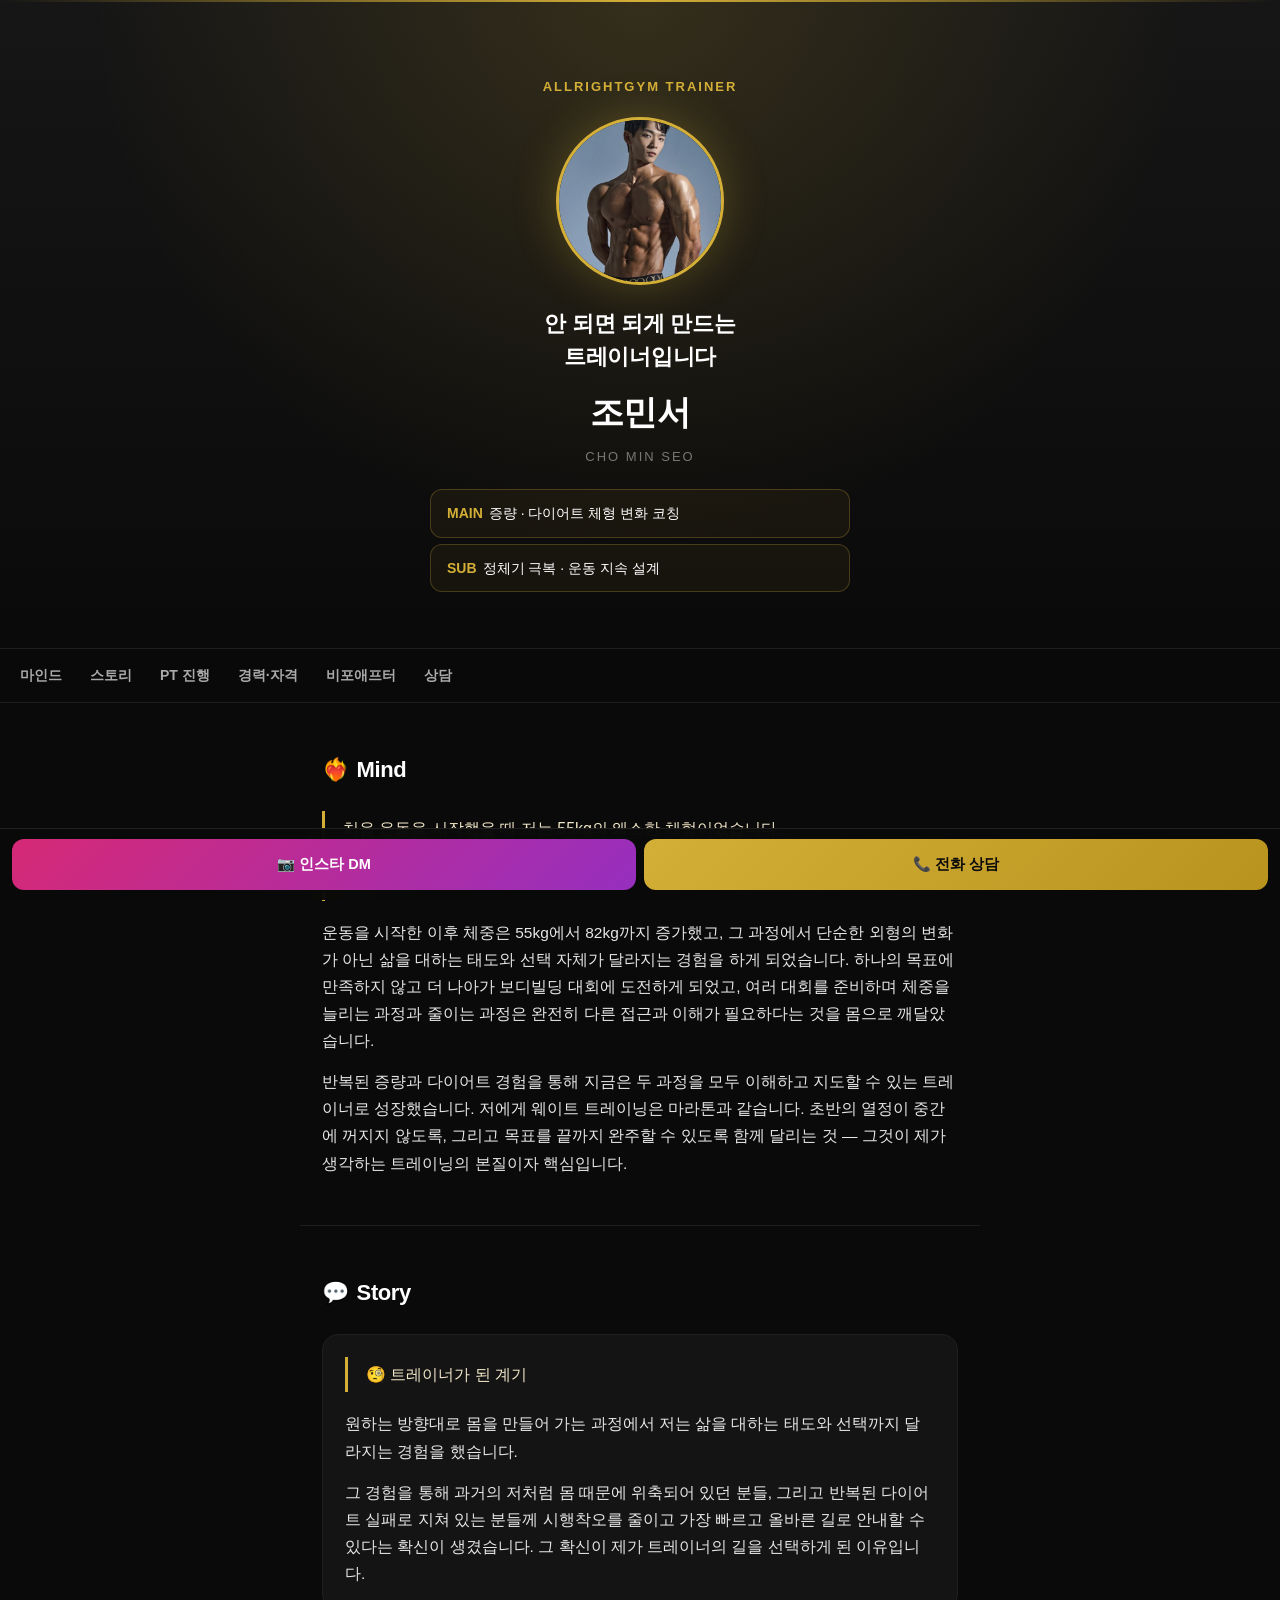
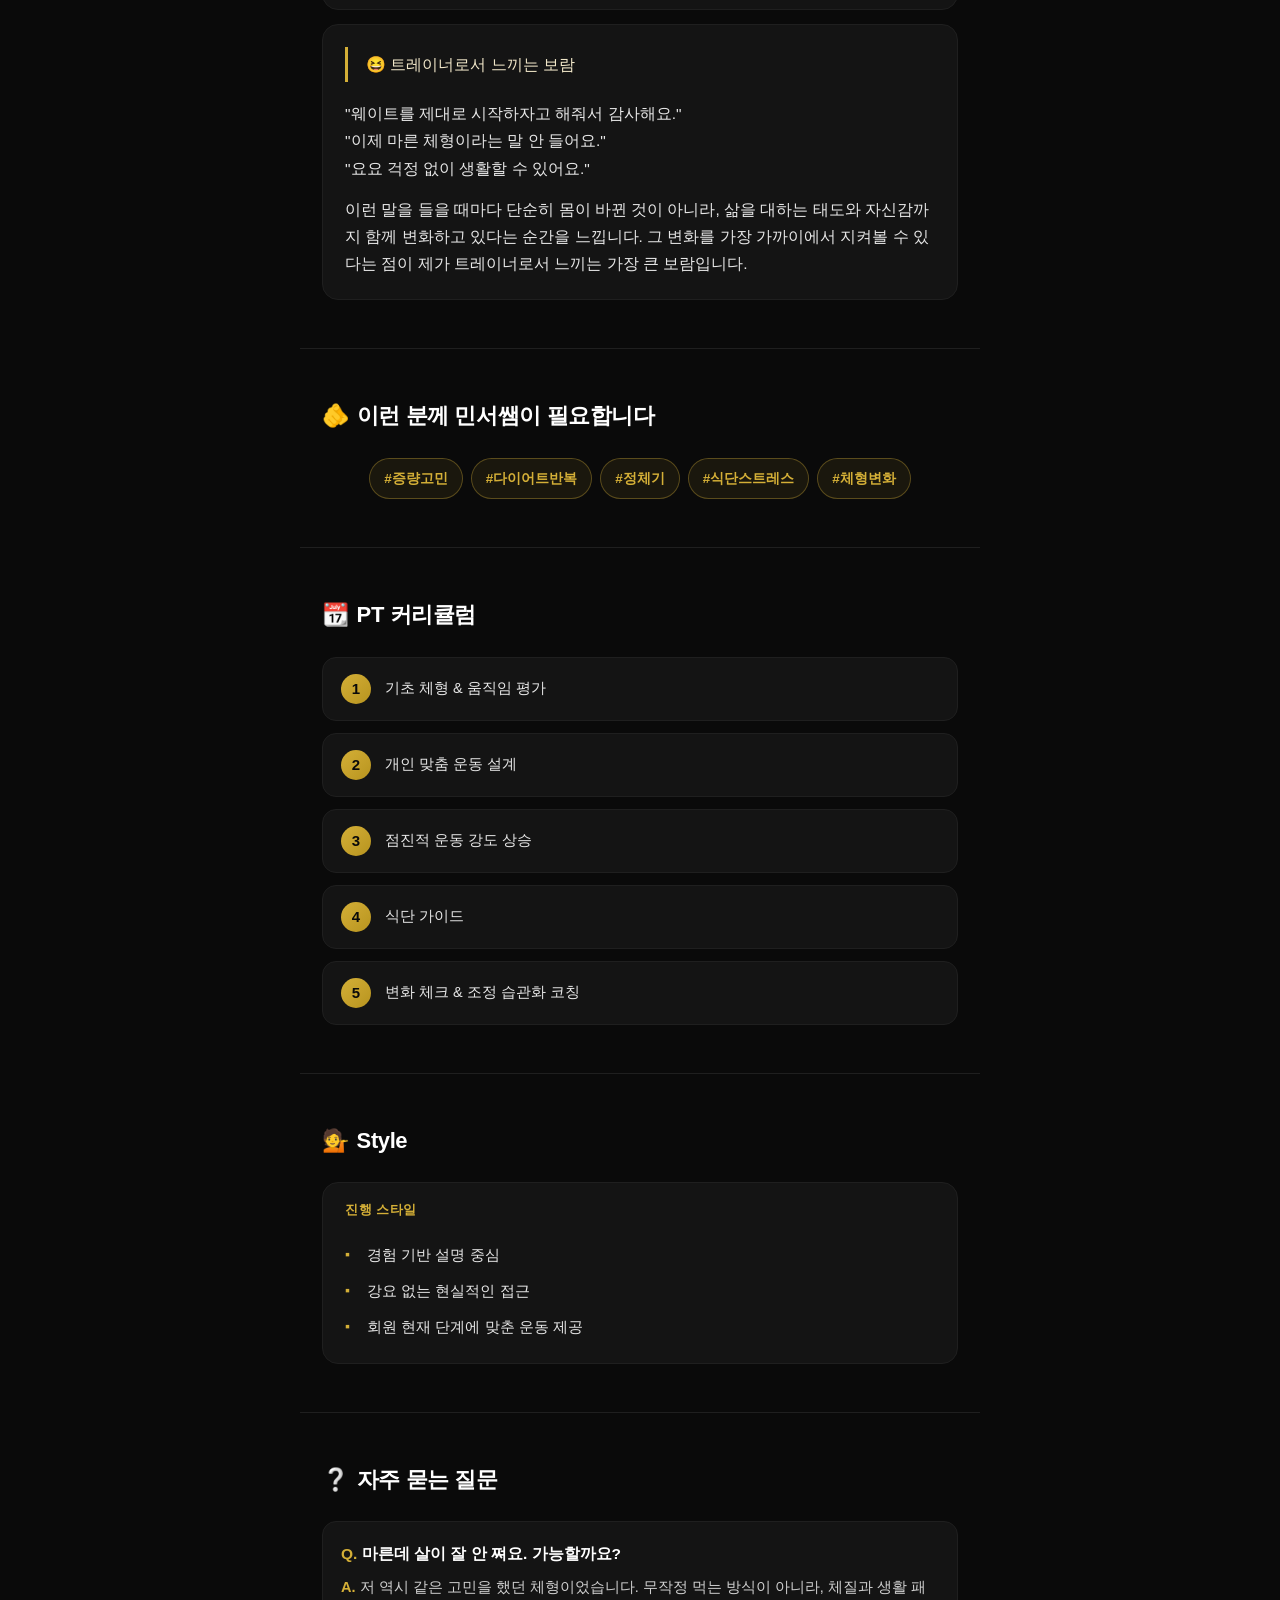
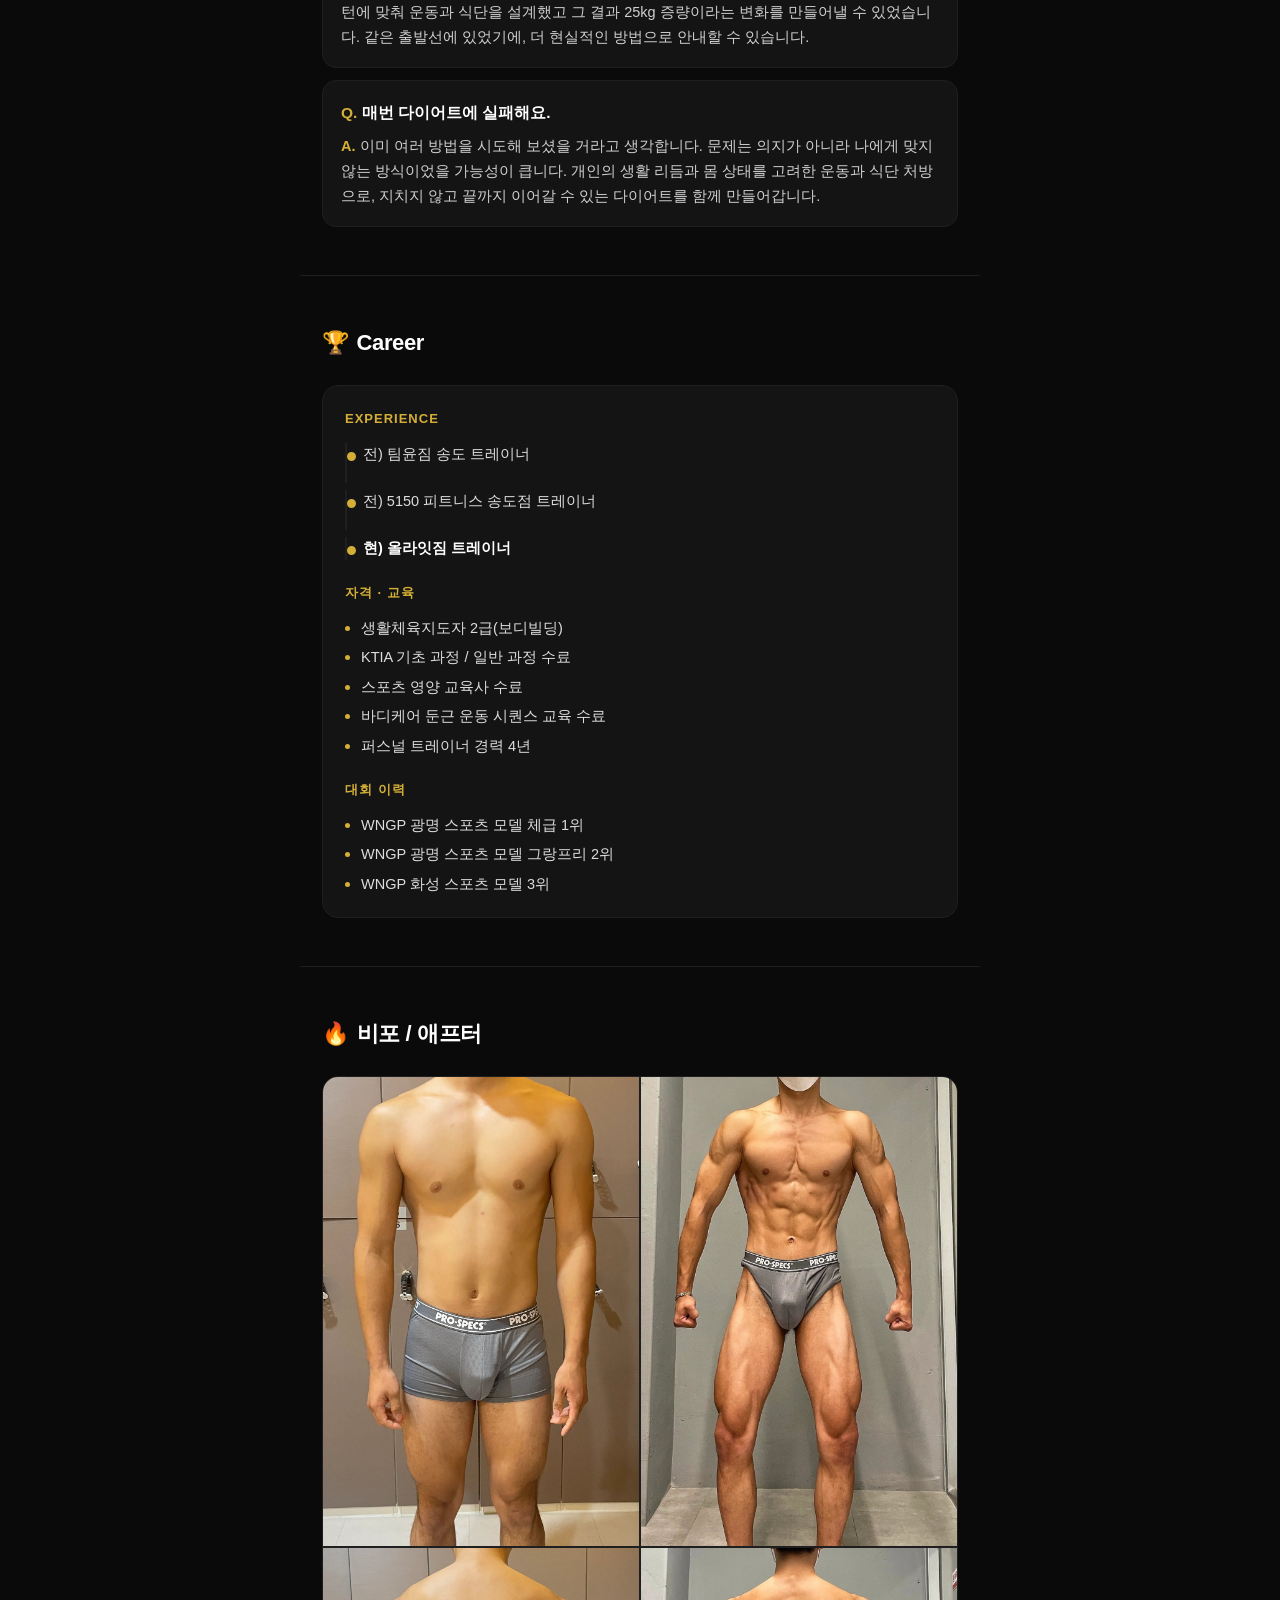
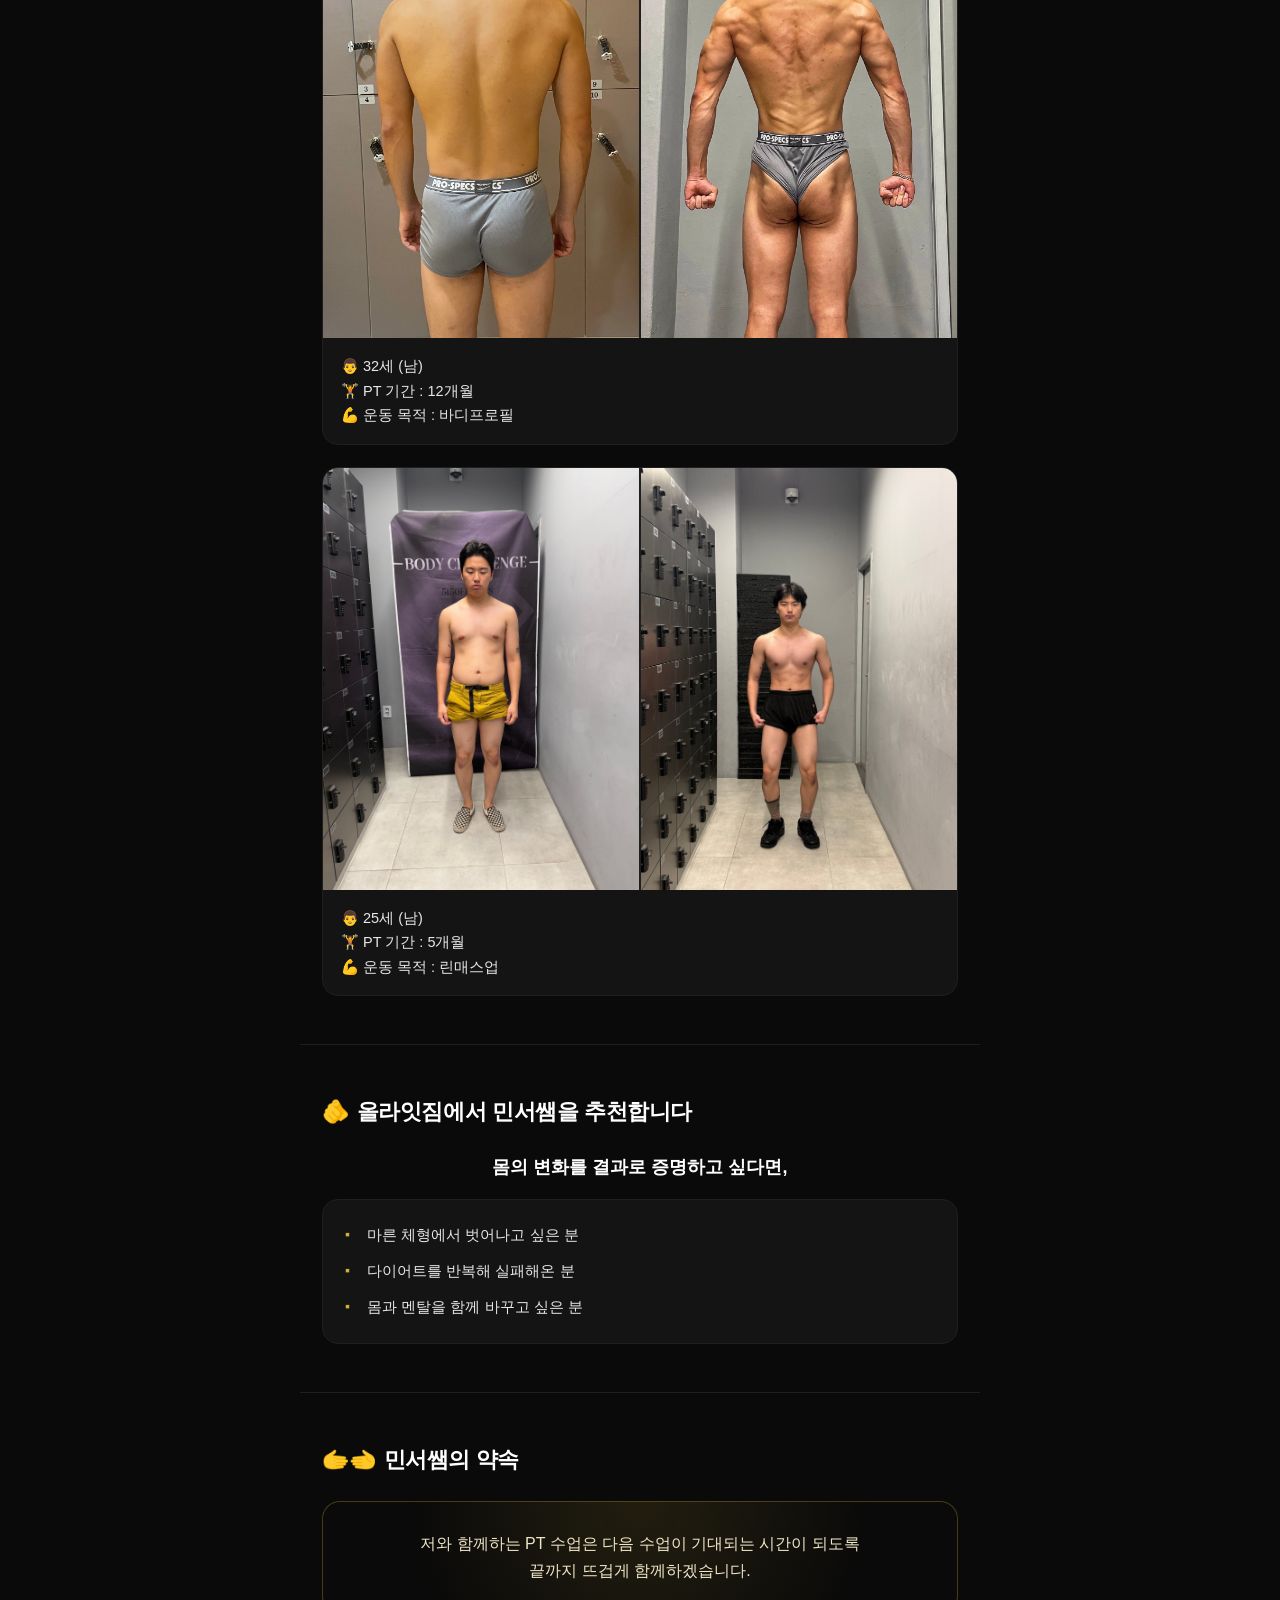
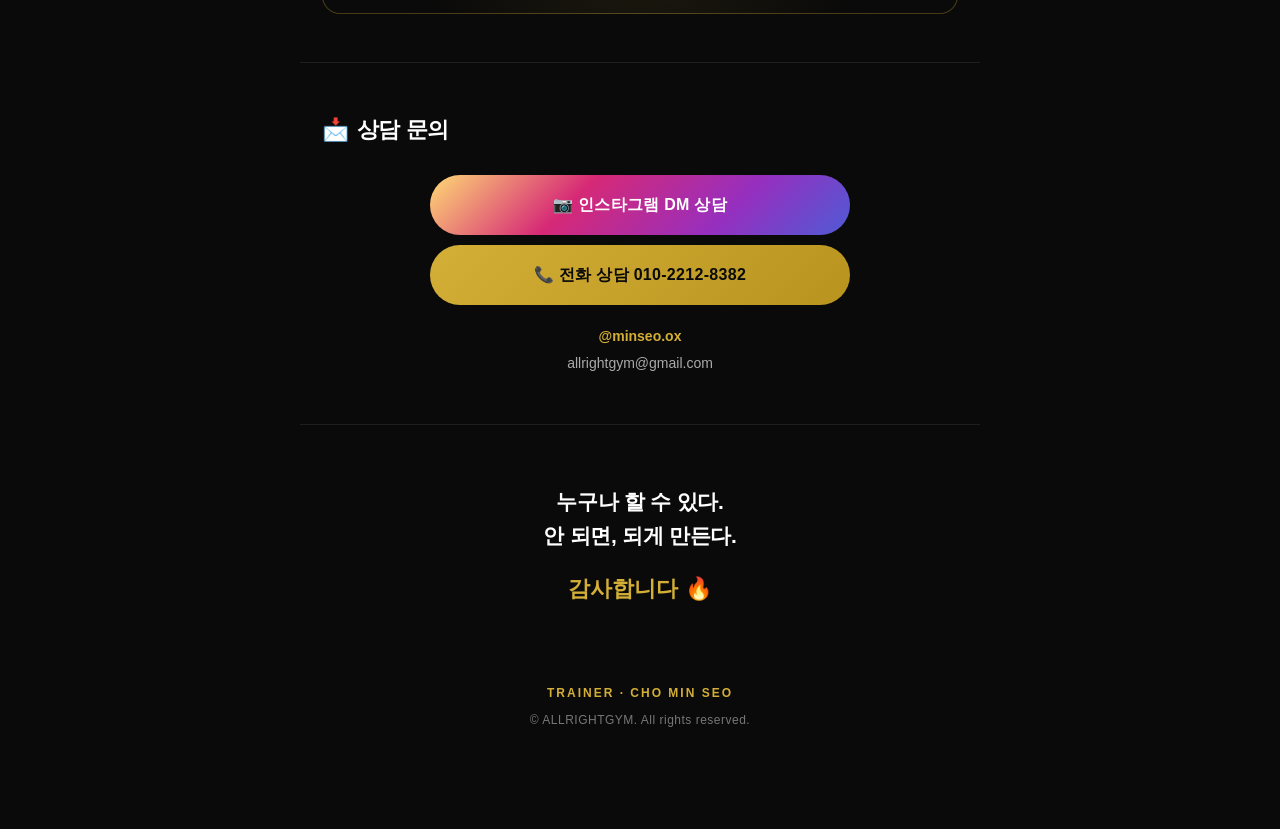
==== cho/index.html @ d0b0bcee "올라잇짐 트레이너 5인 포트폴리오 (검정+골드 톤) 최상빈·조민서·김선준·손서빈·한우진 독립 페이지 + 허브 노션 콘텐츠/이미지 기반, 이미지 압축(15.6MB→2MB)  Co-A" ====
<!DOCTYPE html>
<html lang="ko">
<head>
<meta charset="UTF-8" />
<meta name="viewport" content="width=device-width, initial-scale=1.0" />
<title>조민서 트레이너 · 올라잇짐</title>
<meta name="description" content="조민서 트레이너 (증량 · 다이어트 체형 변화 코칭) · 올라잇짐" />
<meta property="og:title" content="조민서 트레이너 · 올라잇짐" />
<meta property="og:description" content="안 되면 되게 만드는 / 트레이너입니다" />
<meta property="og:image" content="images/profile.jpg" />
<meta name="twitter:card" content="summary_large_image" />
<link rel="stylesheet" href="../assets/style.css?v=1" />
</head>
<body>
<header id="hero">
  <p class="hero-tag">ALLRIGHTGYM TRAINER</p>
  <img class="photo" src="images/profile.jpg" alt="조민서 트레이너" />
  <p class="hero-catch">안 되면 되게 만드는<br>트레이너입니다</p>
  <h1>조민서</h1>
  <p class="name-en">Cho Min Seo</p>
  <div class="hero-spec"><div><b>MAIN</b>증량 · 다이어트 체형 변화 코칭</div><div><b>SUB</b>정체기 극복 · 운동 지속 설계</div></div>
</header>
<nav>
  <a href="#mind">마인드</a>
  <a href="#story">스토리</a>
  <a href="#curriculum">PT 진행</a>
  <a href="#career">경력·자격</a>
  <a href="#before-after">비포애프터</a>
  <a href="#contact">상담</a>
</nav>
<section id="mind">
  <h2 class="sec-h"><span class="ic">❤️‍🔥</span>Mind</h2>
  <p class="quote">처음 운동을 시작했을 때 저는 55kg의 왜소한 체형이었습니다.
마른 몸 때문에 어디서든 당당하지 못했고, 스스로에 대한 자신감도 많이 낮아져 있었습니다.</p>
  <p class="body">운동을 시작한 이후 체중은 55kg에서 82kg까지 증가했고, 그 과정에서 단순한 외형의 변화가 아닌 삶을 대하는 태도와 선택 자체가 달라지는 경험을 하게 되었습니다. 하나의 목표에 만족하지 않고 더 나아가 보디빌딩 대회에 도전하게 되었고, 여러 대회를 준비하며 체중을 늘리는 과정과 줄이는 과정은 완전히 다른 접근과 이해가 필요하다는 것을 몸으로 깨달았습니다.</p>
  <p class="body">반복된 증량과 다이어트 경험을 통해 지금은 두 과정을 모두 이해하고 지도할 수 있는 트레이너로 성장했습니다. 저에게 웨이트 트레이닝은 마라톤과 같습니다. 초반의 열정이 중간에 꺼지지 않도록, 그리고 목표를 끝까지 완주할 수 있도록 함께 달리는 것 — 그것이 제가 생각하는 트레이닝의 본질이자 핵심입니다.</p>
</section>
<section id="story">
  <h2 class="sec-h"><span class="ic">💬</span>Story</h2>
  <div class="card">
    <p class="quote">🧐 트레이너가 된 계기</p>
    <p class="body">원하는 방향대로 몸을 만들어 가는 과정에서 저는 삶을 대하는 태도와 선택까지 달라지는 경험을 했습니다.</p>
  <p class="body">그 경험을 통해 과거의 저처럼 몸 때문에 위축되어 있던 분들, 그리고 반복된 다이어트 실패로 지쳐 있는 분들께 시행착오를 줄이고 가장 빠르고 올바른 길로 안내할 수 있다는 확신이 생겼습니다. 그 확신이 제가 트레이너의 길을 선택하게 된 이유입니다.</p>
  </div>
  <div class="card">
    <p class="quote">😆 트레이너로서 느끼는 보람</p>
    <p class="body">&quot;웨이트를 제대로 시작하자고 해줘서 감사해요.&quot;
&quot;이제 마른 체형이라는 말 안 들어요.&quot;
&quot;요요 걱정 없이 생활할 수 있어요.&quot;</p>
  <p class="body">이런 말을 들을 때마다 단순히 몸이 바뀐 것이 아니라, 삶을 대하는 태도와 자신감까지 함께 변화하고 있다는 순간을 느낍니다. 그 변화를 가장 가까이에서 지켜볼 수 있다는 점이 제가 트레이너로서 느끼는 가장 큰 보람입니다.</p>
  </div>
</section>
<section id="need">
  <h2 class="sec-h"><span class="ic">🫵</span>이런 분께 민서쌤이 필요합니다</h2>
  <div class="tags"><span>#증량고민</span><span>#다이어트반복</span><span>#정체기</span><span>#식단스트레스</span><span>#체형변화</span></div>
</section>
<section id="curriculum">
  <h2 class="sec-h"><span class="ic">📆</span>PT 커리큘럼</h2>
  <div class="steps"><div class="step"><div class="no">1</div><div class="tx">기초 체형 &amp; 움직임 평가</div></div><div class="step"><div class="no">2</div><div class="tx">개인 맞춤 운동 설계</div></div><div class="step"><div class="no">3</div><div class="tx">점진적 운동 강도 상승</div></div><div class="step"><div class="no">4</div><div class="tx">식단 가이드</div></div><div class="step"><div class="no">5</div><div class="tx">변화 체크 &amp; 조정 습관화 코칭</div></div></div>
</section>
<section id="style">
  <h2 class="sec-h"><span class="ic">💁</span>Style</h2>
  <div class="card"><p class="sec-sub" style="margin-top:-6px">진행 스타일</p><ul class="dotlist"><li>경험 기반 설명 중심</li><li>강요 없는 현실적인 접근</li><li>회원 현재 단계에 맞춘 운동 제공</li></ul></div>
</section>
<section id="qna">
  <h2 class="sec-h"><span class="ic">❔</span>자주 묻는 질문</h2>
  <div class="qna"><div class="qa"><div class="q">마른데 살이 잘 안 쪄요. 가능할까요?</div><div class="a">저 역시 같은 고민을 했던 체형이었습니다. 무작정 먹는 방식이 아니라, 체질과 생활 패턴에 맞춰 운동과 식단을 설계했고 그 결과 25kg 증량이라는 변화를 만들어낼 수 있었습니다. 같은 출발선에 있었기에, 더 현실적인 방법으로 안내할 수 있습니다.</div></div><div class="qa"><div class="q">매번 다이어트에 실패해요.</div><div class="a">이미 여러 방법을 시도해 보셨을 거라고 생각합니다. 문제는 의지가 아니라 나에게 맞지 않는 방식이었을 가능성이 큽니다. 개인의 생활 리듬과 몸 상태를 고려한 운동과 식단 처방으로, 지치지 않고 끝까지 이어갈 수 있는 다이어트를 함께 만들어갑니다.</div></div></div>
</section>
<section id="career">
  <h2 class="sec-h"><span class="ic">🏆</span>Career</h2>
  <div class="card"><div class="grp"><h4>Experience</h4><ul class="tl"><li>전) 팀윤짐 송도 트레이너</li><li>전) 5150 피트니스 송도점 트레이너</li><li class="now">현) 올라잇짐 트레이너</li></ul></div><div class="grp"><h4>자격 · 교육</h4><ul><li>생활체육지도자 2급(보디빌딩)</li><li>KTIA 기초 과정 / 일반 과정 수료</li><li>스포츠 영양 교육사 수료</li><li>바디케어 둔근 운동 시퀀스 교육 수료</li><li>퍼스널 트레이너 경력 4년</li></ul></div><div class="grp"><h4>대회 이력</h4><ul><li>WNGP 광명 스포츠 모델 체급 1위</li><li>WNGP 광명 스포츠 모델 그랑프리 2위</li><li>WNGP 화성 스포츠 모델 3위</li></ul></div></div>
</section>
<section id="before-after">
  <h2 class="sec-h"><span class="ic">🔥</span>비포 / 애프터</h2>
  <div class="ba"><div class="ba-case"><div class="ba-imgs n4"><img src="images/ba1.jpg" alt="비포애프터" loading="lazy" /><img src="images/ba2.jpg" alt="비포애프터" loading="lazy" /><img src="images/ba3.jpg" alt="비포애프터" loading="lazy" /><img src="images/ba4.jpg" alt="비포애프터" loading="lazy" /></div><div class="ba-cap">👨 32세 (남)
🏋 PT 기간 : 12개월
💪 운동 목적 : 바디프로필</div></div><div class="ba-case"><div class="ba-imgs n2"><img src="images/ba5.jpg" alt="비포애프터" loading="lazy" /><img src="images/ba6.jpg" alt="비포애프터" loading="lazy" /></div><div class="ba-cap">👨 25세 (남)
🏋 PT 기간 : 5개월
💪 운동 목적 : 린매스업</div></div></div>
</section>
<section id="reco">
  <h2 class="sec-h"><span class="ic">🫵</span>올라잇짐에서 민서쌤을 추천합니다</h2>
  <p class="reco-lead">몸의 변화를 결과로 증명하고 싶다면,</p><div class="card"><ul class="dotlist"><li>마른 체형에서 벗어나고 싶은 분</li><li>다이어트를 반복해 실패해온 분</li><li>몸과 멘탈을 함께 바꾸고 싶은 분</li></ul></div>
</section>
<section id="promise">
  <h2 class="sec-h"><span class="ic">🫱‍🫲</span>민서쌤의 약속</h2>
  <div class="promise">저와 함께하는 PT 수업은 다음 수업이 기대되는 시간이 되도록
끝까지 뜨겁게 함께하겠습니다.</div>
</section>
<section id="contact">
  <h2 class="sec-h"><span class="ic">📩</span>상담 문의</h2>
  <div class="cta-wrap">
    <a class="cta insta" href="https://instagram.com/minseo.ox" target="_blank" rel="noopener">📷 인스타그램 DM 상담</a>
    <a class="cta tel" href="tel:01022128382">📞 전화 상담 010-2212-8382</a>
  </div>
  <p class="contact-info"><b>@minseo.ox</b><br>allrightgym@gmail.com</p>
</section>
<div class="closing">
  <p class="big">누구나 할 수 있다.
안 되면, 되게 만든다.</p>
  <p class="fire">감사합니다 🔥</p>
</div>
<footer>
  <p class="tn">TRAINER · CHO MIN SEO</p>
  <p>© ALLRIGHTGYM. All rights reserved.</p>
</footer>
<div class="sticky">
  <a class="insta" href="https://instagram.com/minseo.ox" target="_blank" rel="noopener">📷 인스타 DM</a>
  <a class="tel" href="tel:01022128382">📞 전화 상담</a>
</div>
</body>
</html>
---- assets/style.css ----
/* ===== ALLRIGHTGYM Trainer Portfolio — 검정+골드 통일 톤 ===== */
:root{
  --bg:#0a0a0a;
  --bg2:#111;
  --card:#141414;
  --line:#1f1f1f;
  --gold:#d4af37;
  --gold-dim:#b8941f;
  --txt:#ffffff;
  --muted:#aaa;
  --muted2:#777;
}
*{box-sizing:border-box;margin:0;padding:0}
html{scroll-behavior:smooth}
body{
  font-family:-apple-system,BlinkMacSystemFont,"Segoe UI","Pretendard","Noto Sans KR",sans-serif;
  line-height:1.75;color:var(--txt);background:var(--bg);
  font-size:16px;-webkit-font-smoothing:antialiased;
}
img{max-width:100%;display:block}
a{color:inherit;text-decoration:none}

/* ---- HERO ---- */
#hero{
  position:relative;text-align:center;padding:76px 24px 56px;
  background:
    radial-gradient(circle at 50% 0%,rgba(212,175,55,.16),transparent 60%),
    linear-gradient(180deg,#161616 0%,#0a0a0a 100%);
  border-bottom:1px solid var(--line);
}
#hero::before{content:"";position:absolute;top:0;left:0;right:0;height:2px;
  background:linear-gradient(90deg,transparent,var(--gold),transparent)}
.hero-tag{font-size:13px;color:var(--gold);letter-spacing:2px;text-transform:uppercase;font-weight:700;margin-bottom:18px}
#hero .photo{width:168px;height:168px;border-radius:50%;margin:0 auto 22px;object-fit:cover;
  border:3px solid var(--gold);box-shadow:0 0 44px rgba(212,175,55,.28);background:#141414}
.hero-catch{font-size:20px;font-weight:700;line-height:1.5;margin-bottom:10px;letter-spacing:-.3px}
.hero-catch .em{color:var(--gold)}
#hero h1{font-size:30px;font-weight:800;letter-spacing:-.5px;margin-bottom:4px}
#hero .name-en{font-size:13px;color:var(--muted2);letter-spacing:2px;text-transform:uppercase;margin-bottom:20px}
.hero-spec{display:flex;flex-direction:column;gap:6px;max-width:420px;margin:0 auto}
.hero-spec div{background:rgba(212,175,55,.06);border:1px solid rgba(212,175,55,.26);
  border-radius:12px;padding:11px 16px;font-size:14px;text-align:left}
.hero-spec b{color:var(--gold);font-weight:700;margin-right:6px}

/* ---- NAV ---- */
nav{position:sticky;top:0;z-index:20;display:flex;gap:4px;overflow-x:auto;white-space:nowrap;
  background:rgba(10,10,10,.92);backdrop-filter:blur(12px);-webkit-backdrop-filter:blur(12px);
  border-bottom:1px solid var(--line);padding:0 8px;scrollbar-width:none}
nav::-webkit-scrollbar{display:none}
nav a{padding:14px 12px;font-size:14px;color:var(--muted);font-weight:600;flex:0 0 auto}
nav a:active{color:var(--gold)}

/* ---- SECTION ---- */
section{padding:48px 22px;max-width:680px;margin:0 auto;border-bottom:1px solid var(--line)}
.sec-h{display:flex;align-items:center;gap:8px;font-size:22px;font-weight:800;margin-bottom:22px;letter-spacing:-.4px}
.sec-h .ic{font-size:22px}
.sec-sub{font-size:13px;color:var(--gold);font-weight:700;letter-spacing:.5px;margin:-14px 0 20px}
p.body{color:#e7e7e7;font-size:15.5px;margin-bottom:14px;white-space:pre-line}
p.body:last-child{margin-bottom:0}

/* ---- CARD / CALLOUT ---- */
.card{background:var(--card);border:1px solid var(--line);border-radius:16px;padding:22px}
.card+.card{margin-top:14px}
.quote{border-left:3px solid var(--gold);padding:4px 0 4px 18px;color:#f0e6c8;font-size:16px;
  font-weight:500;margin-bottom:18px;white-space:pre-line;line-height:1.7}

/* ---- HASHTAGS ---- */
.tags{display:flex;flex-wrap:wrap;gap:8px;justify-content:center}
.tags span{background:rgba(212,175,55,.08);border:1px solid rgba(212,175,55,.35);color:var(--gold);
  border-radius:999px;padding:8px 14px;font-size:13.5px;font-weight:600}

/* ---- CURRICULUM (steps) ---- */
.steps{display:flex;flex-direction:column;gap:12px}
.step{display:flex;gap:14px;background:var(--card);border:1px solid var(--line);border-radius:14px;padding:16px 18px}
.step .no{flex:0 0 30px;height:30px;border-radius:50%;background:linear-gradient(135deg,var(--gold),var(--gold-dim));
  color:#0a0a0a;font-weight:800;display:flex;align-items:center;justify-content:center;font-size:15px}
.step .tx{font-size:14.5px;color:#e7e7e7;white-space:pre-line;line-height:1.6;padding-top:3px}
.step .tx b{color:#fff}

/* ---- STYLE list ---- */
.dotlist{list-style:none;display:flex;flex-direction:column;gap:10px}
.dotlist li{position:relative;padding-left:22px;color:#e7e7e7;font-size:15px}
.dotlist li::before{content:"▪";position:absolute;left:0;color:var(--gold);font-size:14px}

/* ---- QNA ---- */
.qna{display:flex;flex-direction:column;gap:12px}
.qa{background:var(--card);border:1px solid var(--line);border-radius:14px;padding:18px}
.qa .q{font-weight:700;color:#fff;font-size:15.5px;margin-bottom:8px}
.qa .q::before{content:"Q. ";color:var(--gold)}
.qa .a{color:#cfcfcf;font-size:14.5px;white-space:pre-line;line-height:1.7}
.qa .a::before{content:"A. ";color:var(--gold);font-weight:700}

/* ---- TIMELINE (experience) ---- */
.tl{list-style:none;display:flex;flex-direction:column;gap:0}
.tl li{position:relative;padding:0 0 18px 24px;border-left:2px solid var(--line);font-size:15px;color:#e7e7e7}
.tl li:last-child{padding-bottom:0}
.tl li::before{content:"";position:absolute;left:-7px;top:4px;width:12px;height:12px;border-radius:50%;
  background:var(--bg);border:2px solid var(--gold)}
.tl li.now{color:#fff;font-weight:700}
.tl li.now::before{background:var(--gold)}

/* ---- CAREER groups ---- */
.grp{margin-bottom:22px}
.grp:last-child{margin-bottom:0}
.grp h4{font-size:13px;color:var(--gold);letter-spacing:1px;font-weight:700;margin-bottom:12px;text-transform:uppercase}
.grp ul{list-style:none;display:flex;flex-direction:column;gap:7px}
.grp li{position:relative;padding-left:16px;color:#ddd;font-size:14.5px;line-height:1.55}
.grp li::before{content:"";position:absolute;left:0;top:9px;width:5px;height:5px;border-radius:50%;background:var(--gold)}
.yr{color:var(--gold);font-weight:700;font-size:13px;margin:14px 0 6px;letter-spacing:.5px}
.yr:first-child{margin-top:0}

/* ---- BEFORE / AFTER ---- */
.ba{display:flex;flex-direction:column;gap:22px}
.ba-case{background:var(--card);border:1px solid var(--line);border-radius:16px;overflow:hidden}
.ba-imgs{display:grid;gap:2px;background:var(--line)}
.ba-imgs.n1{grid-template-columns:1fr}
.ba-imgs.n2{grid-template-columns:1fr 1fr}
.ba-imgs.n4{grid-template-columns:1fr 1fr}
.ba-imgs img{width:100%;height:100%;object-fit:cover;background:#0a0a0a}
.ba-cap{padding:16px 18px;font-size:14.5px;color:#e7e7e7;white-space:pre-line;line-height:1.7}
.ba-cap b{color:var(--gold)}

/* ---- RECOMMEND ---- */
.reco-lead{font-size:18px;font-weight:700;text-align:center;color:#fff;margin-bottom:18px;line-height:1.5;white-space:pre-line}
.reco-lead .em{color:var(--gold)}

/* ---- PROMISE / CLOSING ---- */
.promise{text-align:center;background:
  radial-gradient(circle at 50% 0%,rgba(212,175,55,.12),transparent 70%);
  border:1px solid rgba(212,175,55,.3);border-radius:18px;padding:28px 22px;
  font-size:16px;color:#f0e6c8;font-weight:500;line-height:1.7;white-space:pre-line}
.closing{text-align:center;padding:60px 22px 40px}
.closing .big{font-size:21px;font-weight:800;line-height:1.6;color:#fff;letter-spacing:-.3px;white-space:pre-line;margin-bottom:18px}
.closing .fire{font-size:22px;color:var(--gold);font-weight:800}

/* ---- CTA ---- */
.cta-wrap{display:flex;flex-direction:column;gap:10px;max-width:420px;margin:26px auto 0}
.cta{display:flex;align-items:center;justify-content:center;gap:8px;padding:16px;border-radius:999px;
  font-size:16px;font-weight:800;letter-spacing:.3px}
.cta.insta{background:linear-gradient(135deg,#feda75,#d62976 35%,#962fbf 70%,#4f5bd5);color:#fff}
.cta.tel{background:linear-gradient(135deg,var(--gold),var(--gold-dim));color:#0a0a0a}
.cta:active{transform:scale(.98)}
.contact-info{text-align:center;color:var(--muted);font-size:14px;margin-top:18px;line-height:1.9}
.contact-info b{color:var(--gold)}

/* ---- STICKY CTA ---- */
.sticky{position:fixed;left:0;right:0;bottom:0;z-index:50;display:flex;gap:8px;padding:10px 12px;
  background:rgba(10,10,10,.94);backdrop-filter:blur(12px);-webkit-backdrop-filter:blur(12px);
  border-top:1px solid var(--line)}
.sticky a{flex:1;text-align:center;padding:13px;border-radius:12px;font-size:14.5px;font-weight:800}
.sticky .insta{background:linear-gradient(135deg,#d62976,#962fbf);color:#fff}
.sticky .tel{background:linear-gradient(135deg,var(--gold),var(--gold-dim));color:#0a0a0a}
body{padding-bottom:72px}

/* ---- FOOTER ---- */
footer{text-align:center;padding:34px 22px 26px;color:var(--muted2);font-size:12px;letter-spacing:.5px}
footer .tn{color:var(--gold);font-weight:700;letter-spacing:2px;margin-bottom:6px}

@media(min-width:560px){
  #hero h1{font-size:34px}
  .hero-catch{font-size:22px}
}
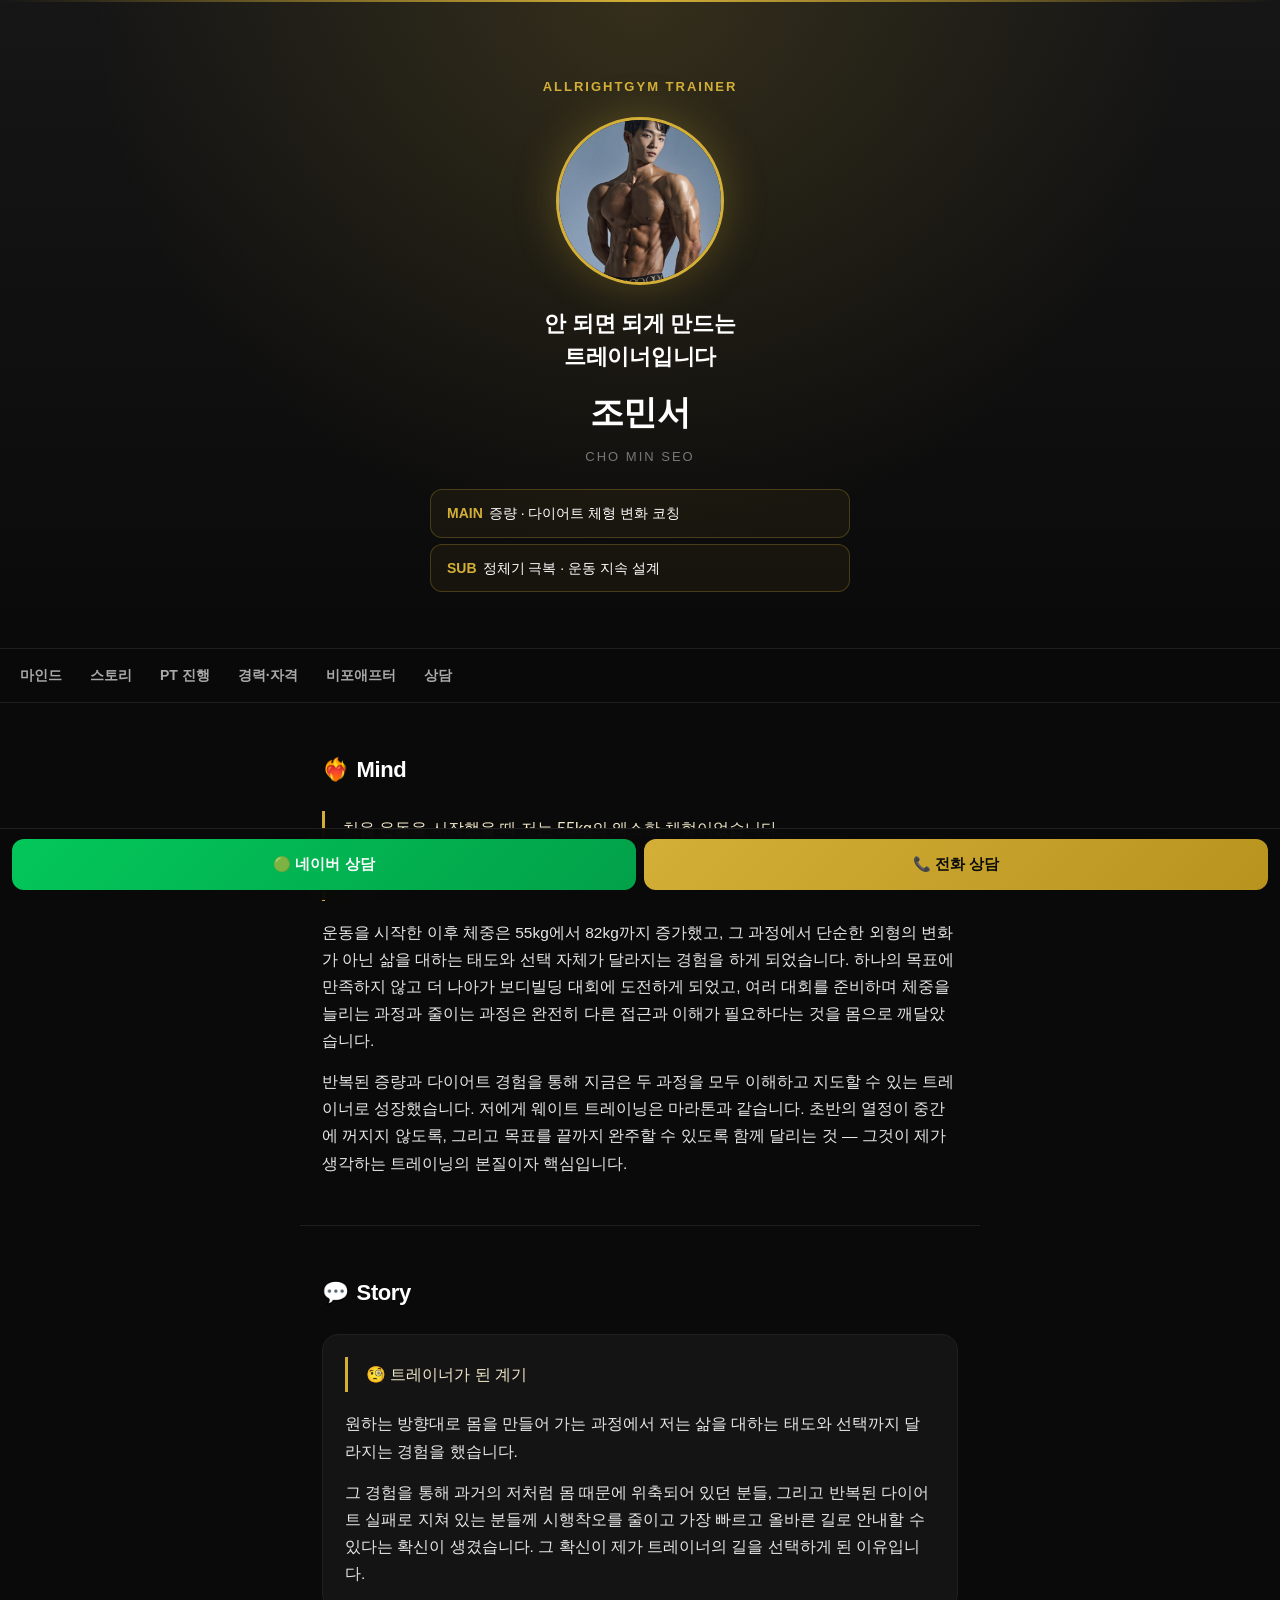
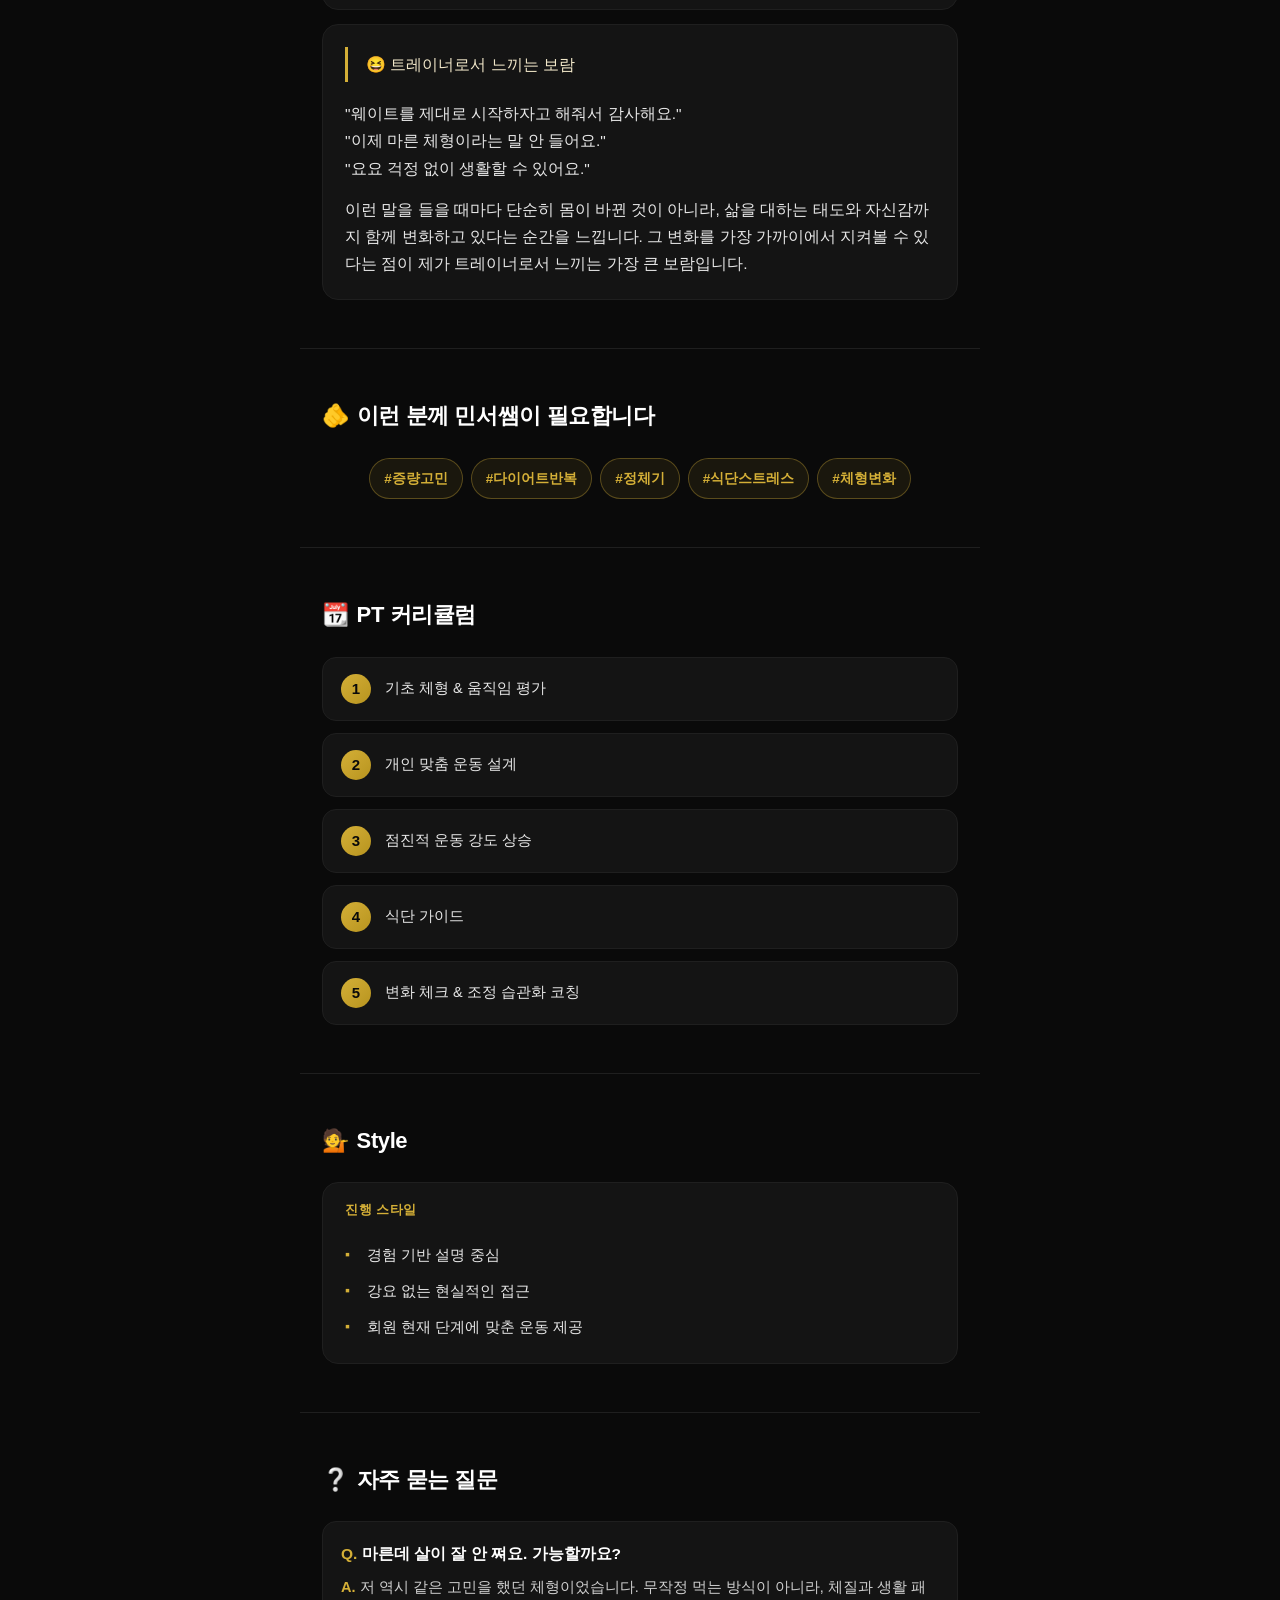
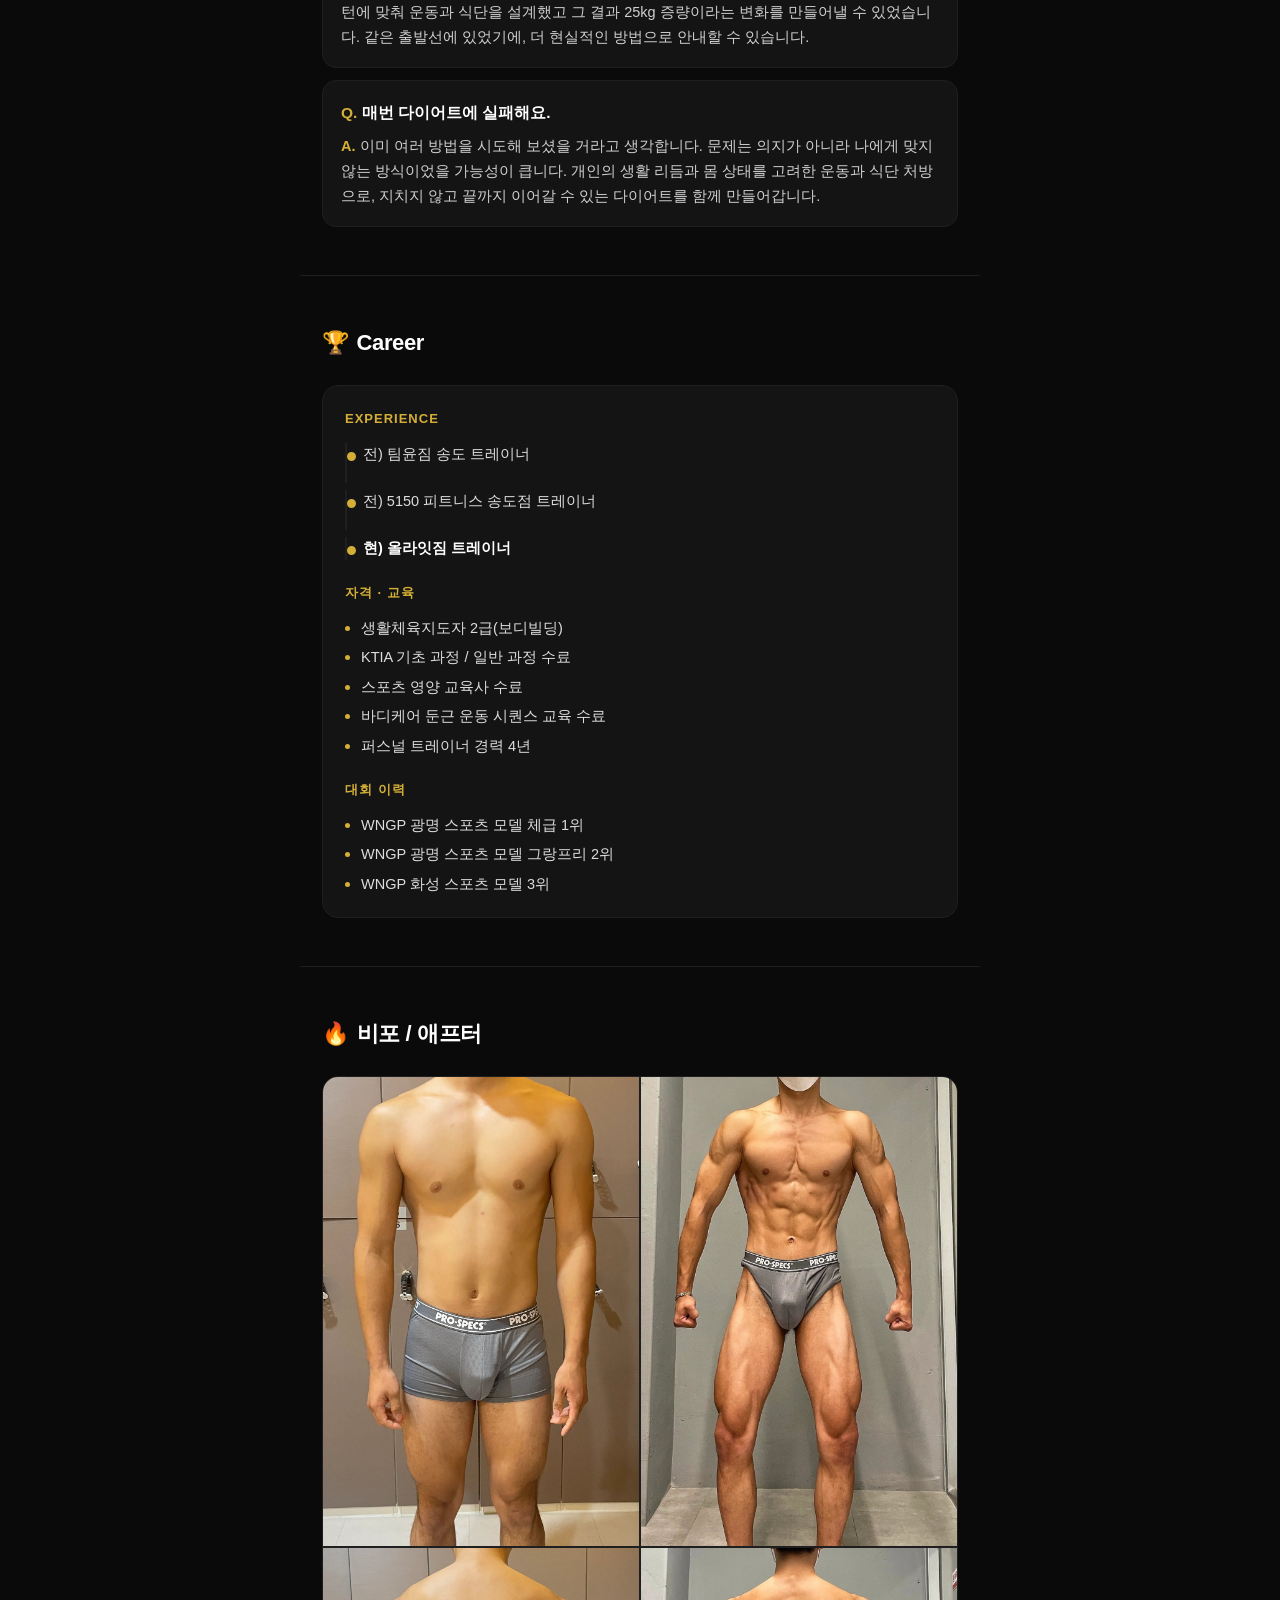
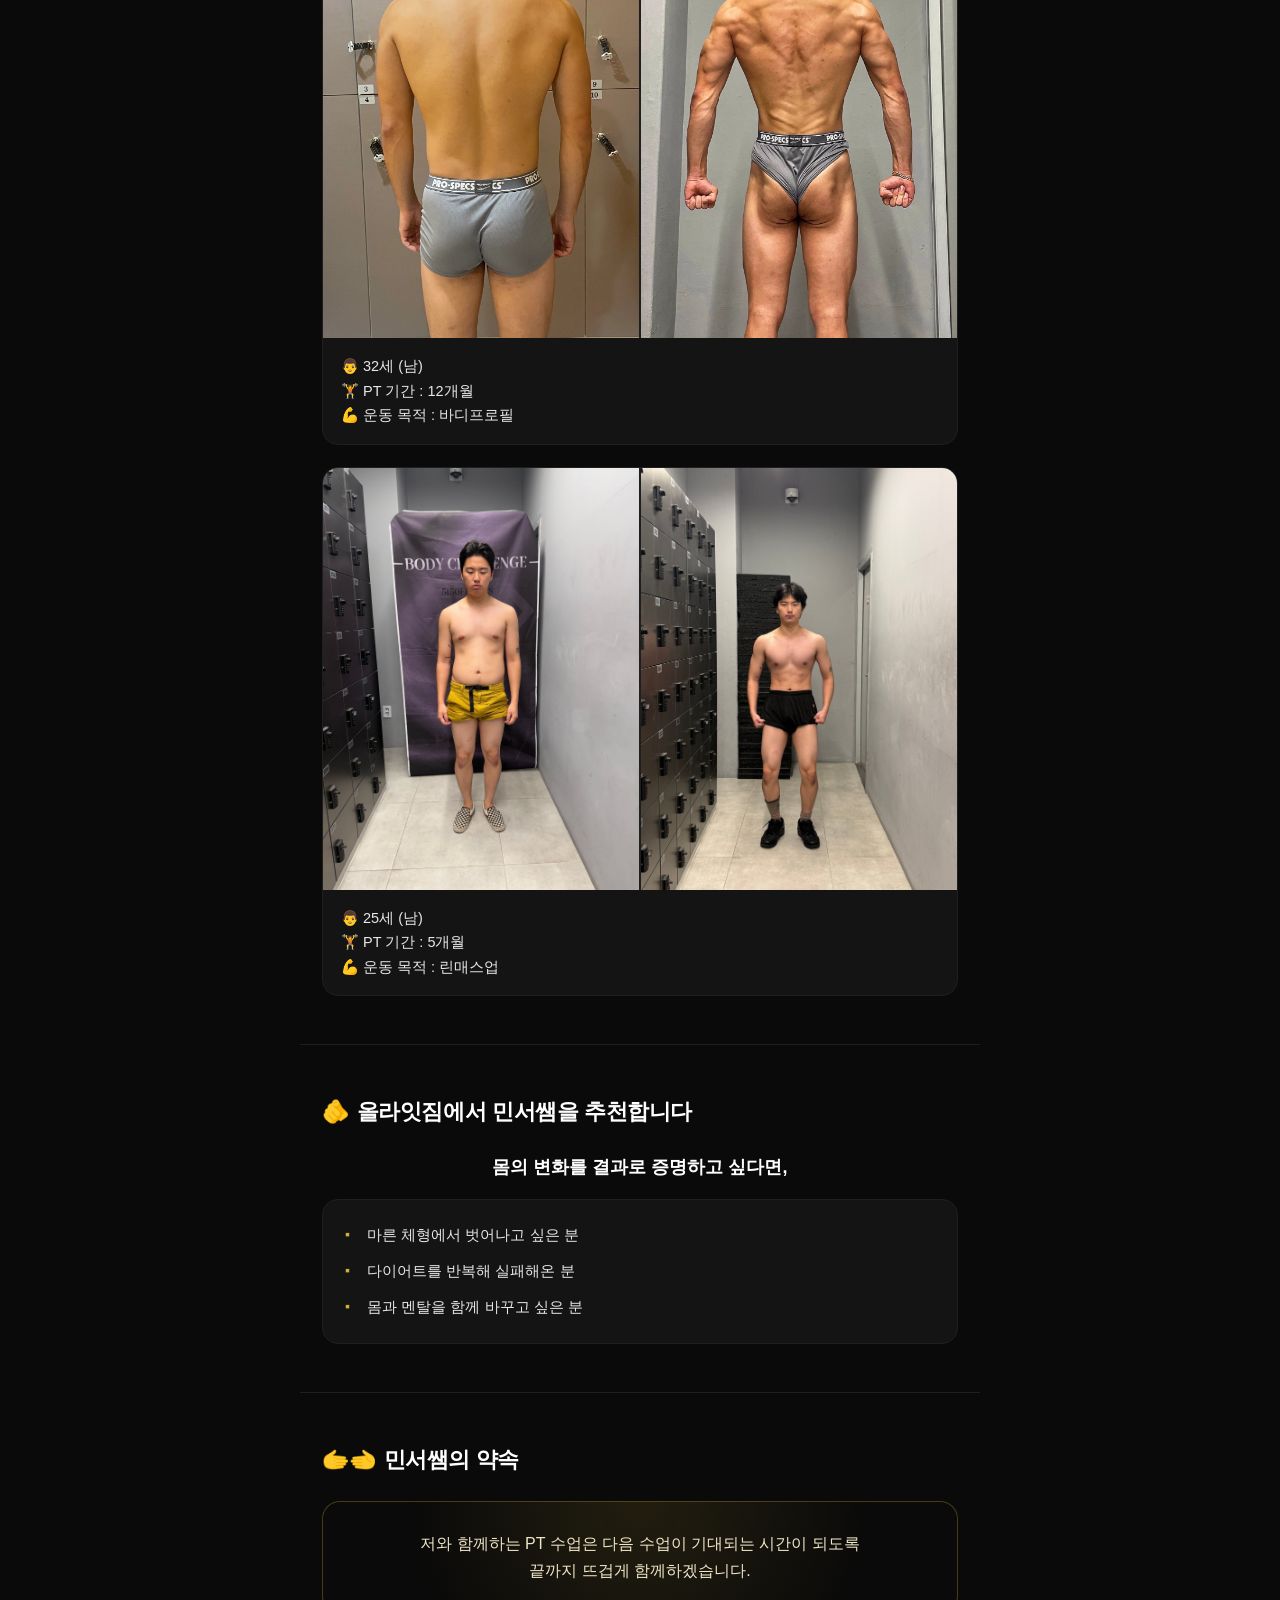
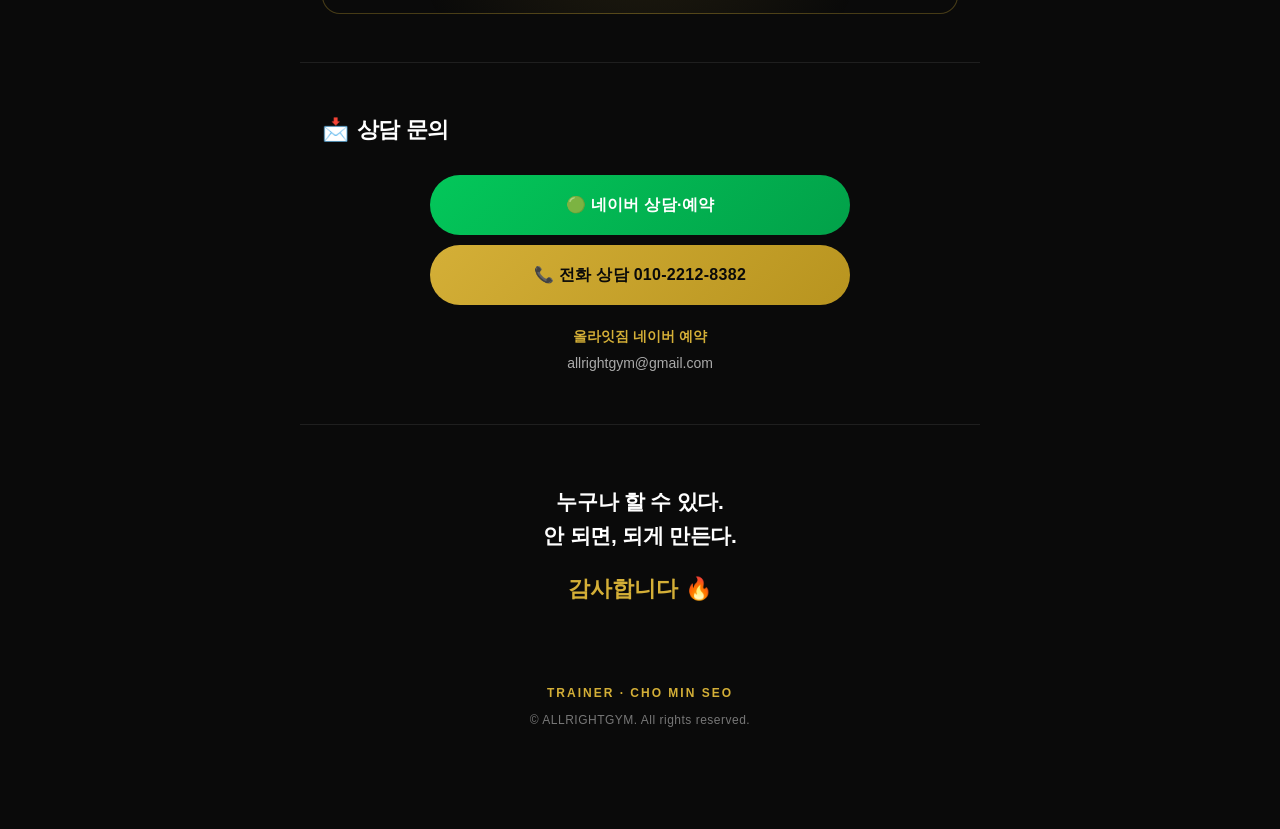
==== commit 9f5daf7f: "상담 채널 인스타→네이버 예약으로 통합 (전화상담 유지) - 5인 공통 네이버 플레이스(올라잇짐) 상담·예약 링크 적용 - 상담 섹션 + 하단 고정바 인스타 버튼 제거 - 네이버 " ====
--- a/cho/index.html
+++ b/cho/index.html
@@ -90,10 +90,10 @@
 <section id="contact">
   <h2 class="sec-h"><span class="ic">📩</span>상담 문의</h2>
   <div class="cta-wrap">
-    <a class="cta insta" href="https://instagram.com/minseo.ox" target="_blank" rel="noopener">📷 인스타그램 DM 상담</a>
+    <a class="cta naver" href="https://map.naver.com/p/entry/place/2072429164?placePath=/ticket" target="_blank" rel="noopener">🟢 네이버 상담·예약</a>
     <a class="cta tel" href="tel:01022128382">📞 전화 상담 010-2212-8382</a>
   </div>
-  <p class="contact-info"><b>@minseo.ox</b><br>allrightgym@gmail.com</p>
+  <p class="contact-info"><b>올라잇짐 네이버 예약</b><br>allrightgym@gmail.com</p>
 </section>
 <div class="closing">
   <p class="big">누구나 할 수 있다.
@@ -105,7 +105,7 @@
   <p>© ALLRIGHTGYM. All rights reserved.</p>
 </footer>
 <div class="sticky">
-  <a class="insta" href="https://instagram.com/minseo.ox" target="_blank" rel="noopener">📷 인스타 DM</a>
+  <a class="naver" href="https://map.naver.com/p/entry/place/2072429164?placePath=/ticket" target="_blank" rel="noopener">🟢 네이버 상담</a>
   <a class="tel" href="tel:01022128382">📞 전화 상담</a>
 </div>
 </body>
--- a/assets/style.css
+++ b/assets/style.css
@@ -137,7 +137,7 @@
 .cta-wrap{display:flex;flex-direction:column;gap:10px;max-width:420px;margin:26px auto 0}
 .cta{display:flex;align-items:center;justify-content:center;gap:8px;padding:16px;border-radius:999px;
   font-size:16px;font-weight:800;letter-spacing:.3px}
-.cta.insta{background:linear-gradient(135deg,#feda75,#d62976 35%,#962fbf 70%,#4f5bd5);color:#fff}
+.cta.naver{background:linear-gradient(135deg,#03c75a,#02a149);color:#fff}
 .cta.tel{background:linear-gradient(135deg,var(--gold),var(--gold-dim));color:#0a0a0a}
 .cta:active{transform:scale(.98)}
 .contact-info{text-align:center;color:var(--muted);font-size:14px;margin-top:18px;line-height:1.9}
@@ -148,7 +148,7 @@
   background:rgba(10,10,10,.94);backdrop-filter:blur(12px);-webkit-backdrop-filter:blur(12px);
   border-top:1px solid var(--line)}
 .sticky a{flex:1;text-align:center;padding:13px;border-radius:12px;font-size:14.5px;font-weight:800}
-.sticky .insta{background:linear-gradient(135deg,#d62976,#962fbf);color:#fff}
+.sticky .naver{background:linear-gradient(135deg,#03c75a,#02a149);color:#fff}
 .sticky .tel{background:linear-gradient(135deg,var(--gold),var(--gold-dim));color:#0a0a0a}
 body{padding-bottom:72px}
 
